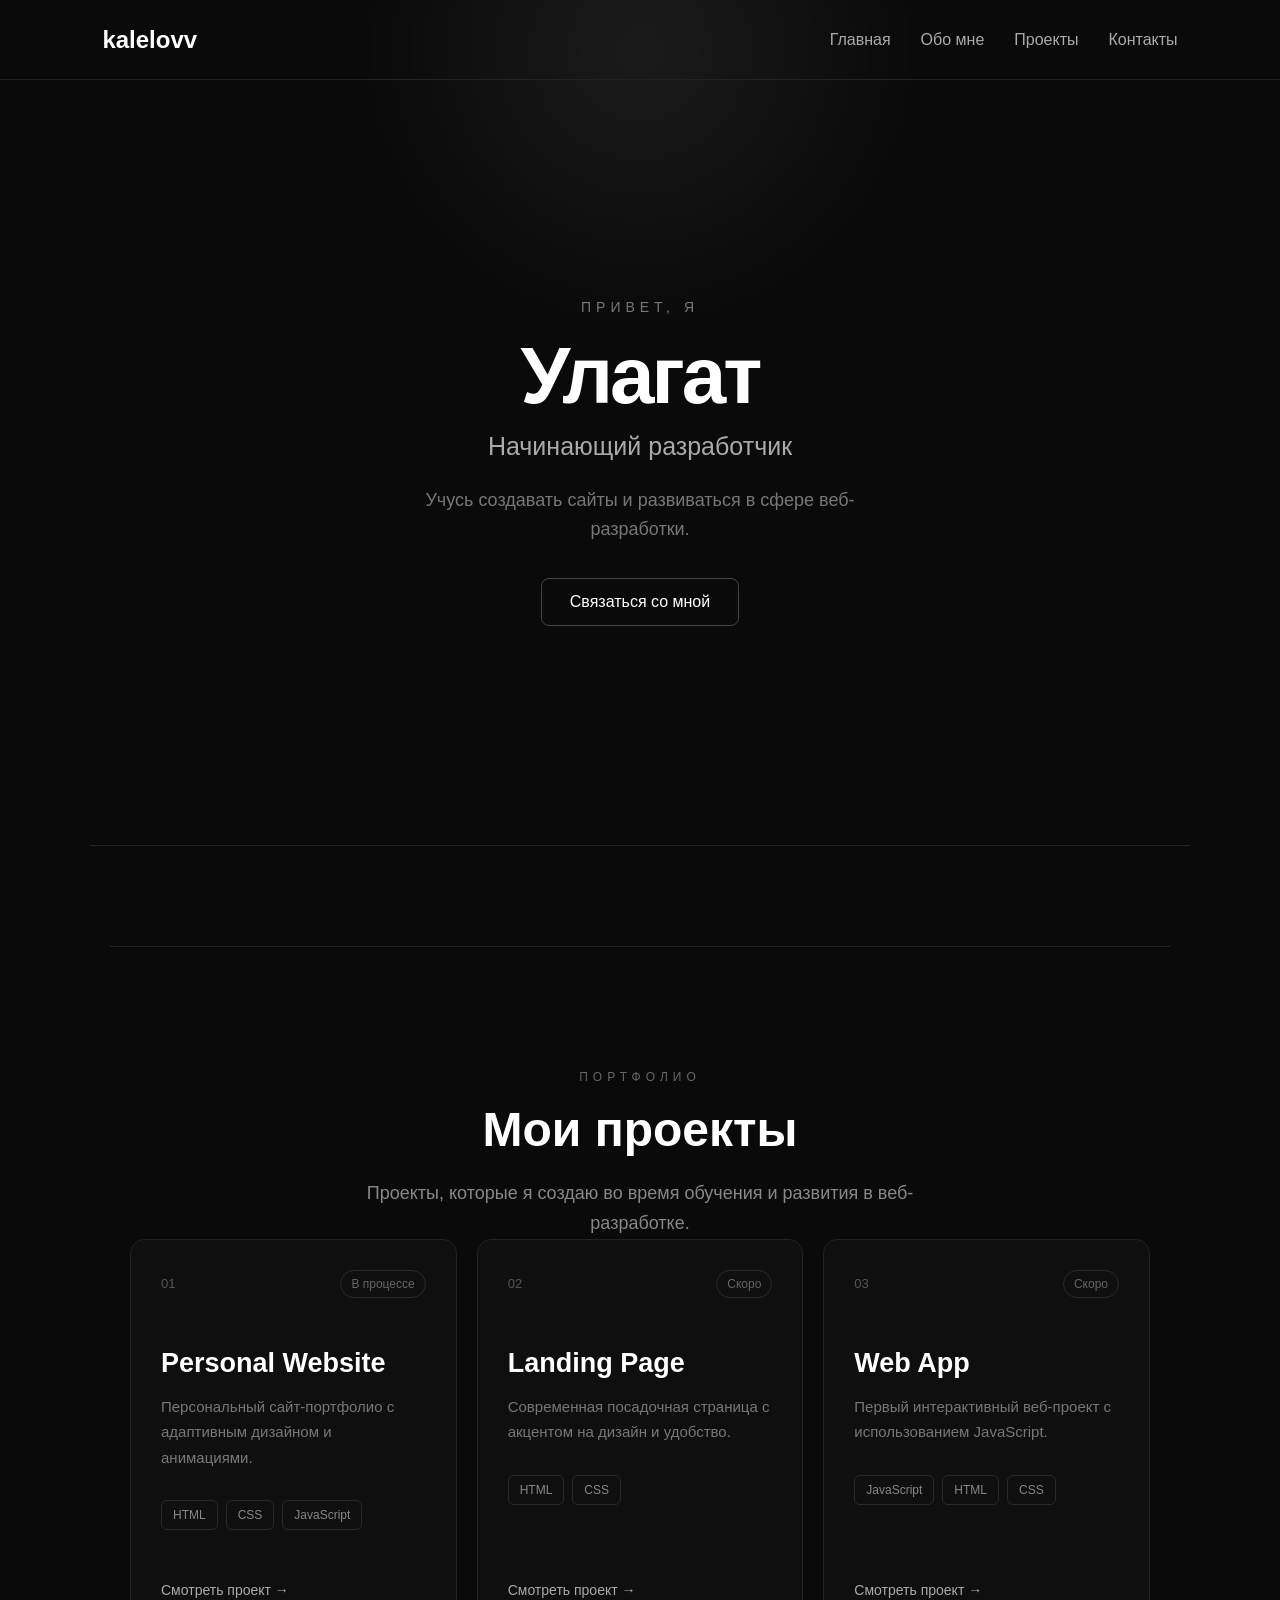
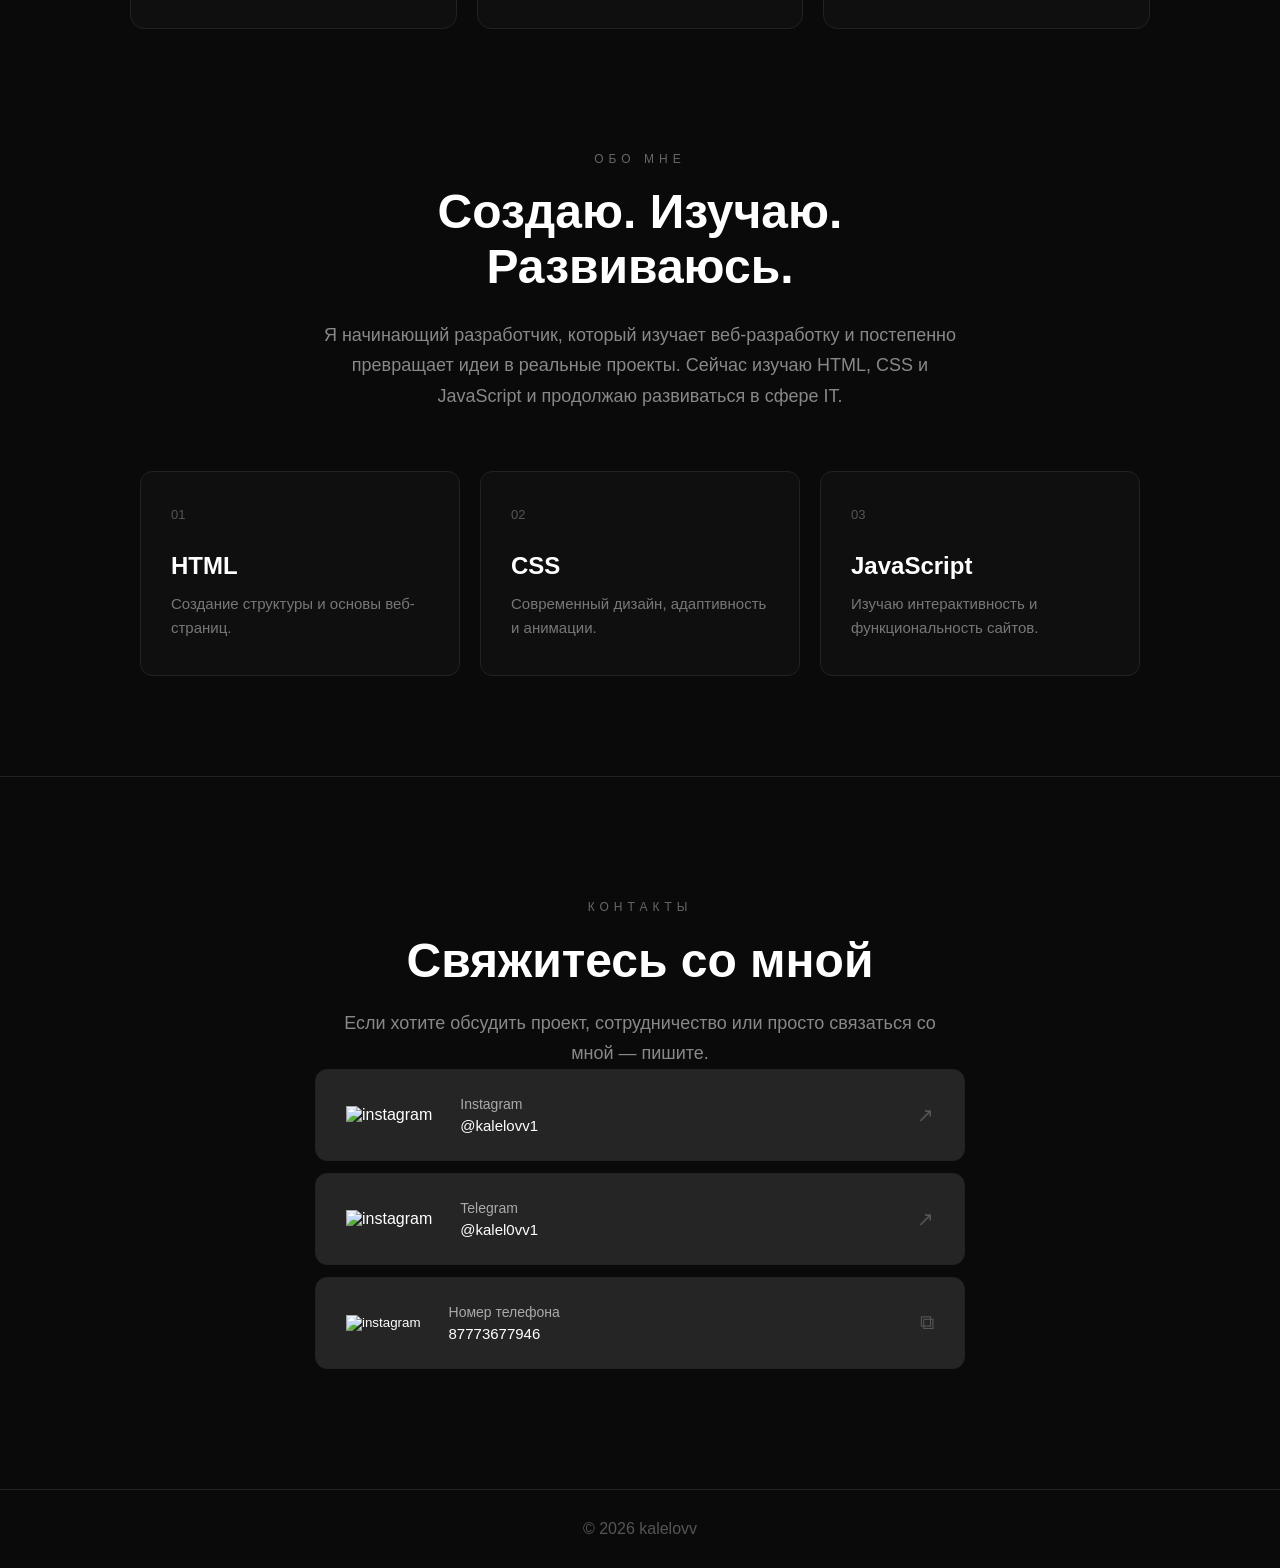
==== index.html @ 7bea4d40 "Add files via upload" ====
<!DOCTYPE html>
<html lang="ru">

<head>
    <meta charset="UTF-8">
    <meta name="viewport" content="width=device-width, initial-scale=1.0">

    <title>kalelovv — начинающий разработчик</title>

    <link rel="stylesheet" href="style.css">
</head>

<body>


   <header>

    <div class="logo">
        kalelovv
    </div>

    <button class="menu-toggle" aria-label="Открыть меню">
        ☰
    </button>

    <nav id="mobile-menu">
        <a href="#home">Главная</a>
        <a href="#about">Обо мне</a>
        <a href="#projects">Проекты</a>
        <a href="#contact">Контакты</a>
    </nav>

</header>

    <main>

        <section id="home" class="hero">

            <p class="small-text">
                ПРИВЕТ, Я
            </p>

            <h1>
                Улагат
            </h1>

            <h2>
                Начинающий разработчик
            </h2>

            <p class="description">
                Учусь создавать сайты и развиваться
                в сфере веб-разработки.
            </p>

            <a href="#contact" class="button">
                Связаться со мной
            </a>

        </section>


        <section id="about" class="about">
            <section id="projects" class="projects">

    <p class="section-label">ПОРТФОЛИО</p>

    <h2>Мои проекты</h2>

    <p class="projects-description">
        Проекты, которые я создаю во время обучения
        и развития в веб-разработке.
    </p>


    <div class="projects-grid">

        <article class="project-card">

            <div class="project-top">
                <span class="project-number">01</span>
                <span class="project-status">В процессе</span>
            </div>

            <div class="project-content">

                <h3>Personal Website</h3>

                <p>
                    Персональный сайт-портфолио
                    с адаптивным дизайном и анимациями.
                </p>

                <div class="project-tags">
                    <span>HTML</span>
                    <span>CSS</span>
                    <span>JavaScript</span>
                </div>

            </div>

            <a href="project.html" class="project-link">
                Смотреть проект →
            </a>

        </article>


        <article class="project-card">

            <div class="project-top">
                <span class="project-number">02</span>
                <span class="project-status">Скоро</span>
            </div>

            <div class="project-content">

                <h3>Landing Page</h3>

                <p>
                    Современная посадочная страница
                    с акцентом на дизайн и удобство.
                </p>

                <div class="project-tags">
                    <span>HTML</span>
                    <span>CSS</span>
                </div>

            </div>

            <a href="#" class="project-link">
                Смотреть проект →
            </a>

        </article>


        <article class="project-card">

            <div class="project-top">
                <span class="project-number">03</span>
                <span class="project-status">Скоро</span>
            </div>

            <div class="project-content">

                <h3>Web App</h3>

                <p>
                    Первый интерактивный веб-проект
                    с использованием JavaScript.
                </p>

                <div class="project-tags">
                    <span>JavaScript</span>
                    <span>HTML</span>
                    <span>CSS</span>
                </div>

            </div>

            <a href="#" class="project-link">
                Смотреть проект →
            </a>

        </article>

    </div>

</section>

    <p class="section-label">ОБО МНЕ</p>

    <h2>Создаю. Изучаю. Развиваюсь.</h2>

    <p class="about-description">
        Я начинающий разработчик, который изучает веб-разработку
        и постепенно превращает идеи в реальные проекты.
        Сейчас изучаю HTML, CSS и JavaScript и продолжаю
        развиваться в сфере IT.
    </p>


    <div class="skills">

        <div class="skill-card">
            <span class="skill-number">01</span>

            <h3>HTML</h3>

            <p>
                Создание структуры и основы веб-страниц.
            </p>
        </div>


        <div class="skill-card">
            <span class="skill-number">02</span>

            <h3>CSS</h3>

            <p>
                Современный дизайн, адаптивность и анимации.
            </p>
        </div>


        <div class="skill-card">
            <span class="skill-number">03</span>

            <h3>JavaScript</h3>

            <p>
                Изучаю интерактивность и функциональность сайтов.
            </p>
        </div>

    </div>

</section>


        <section id="contact" class="contact">

    <p class="section-label">КОНТАКТЫ</p>

    <h2>Свяжитесь со мной</h2>

    <p class="contact-description">
        Если хотите обсудить проект, сотрудничество
        или просто связаться со мной — пишите.
    </p>


    <div class="contact-links">

        <a href="https://www.instagram.com/kalelovv1?stkn=eDA0c3BkZnY0d2F1"
           target="_blank"
           class="contact-card">
        
            <span class="contact-icon"><img src="images/Instagram.png" loading="lazy" alt="instagram " title="instagram " width="52" height="52"></span>

             <div>
                <span class="contact-name">Instagram</span>
                <span class="contact-value">@kalelovv1</span>
            </div>

             <span class="contact-arrow">↗</span>

        </a>

        <a href="https://t.me/"
           target="_blank"
           class="contact-card">

            <span class="contact-icon"><img src="images/Telegramm.png" 
                loading="lazy" 
                alt="instagram" 
                title="instagram" 
                width="64" height="64
            ">
            </span>

            <div>
                <span class="contact-name">Telegram</span>
                <span class="contact-value">@kalel0vv1</span>
            </div>

            <span class="contact-arrow">↗</span>

        </a>
    
        <button class="contact-card copy-button" id="copyContact">

            <span class="contact-icon">
                <img src="images/Telephone.png" 
                loading="lazy" 
                alt="instagram " 
                title="instagram " 
                width="52" height="52">
            </span>

            <div>
                <span class="contact-name">Номер телефона</span>
                <span class="contact-value" id="contactText">
                   87773677946

                </span>
            </div>

            <span class="contact-arrow">⧉</span>

        </button>


    </div>

</section>

    </main>

    <footer>
        © 2026 kalelovv
    </footer>

    <script>
    const menuButton = document.querySelector(".menu-toggle");
    const menu = document.querySelector("#mobile-menu");
    const menuLinks = document.querySelectorAll("#mobile-menu a");

    menuButton.addEventListener("click", () => {
        menu.classList.toggle("active");

        if (menu.classList.contains("active")) {
            menuButton.textContent = "✕";
        } else {
            menuButton.textContent = "☰";
        }
    });

    menuLinks.forEach(link => {
        link.addEventListener("click", () => {
            menu.classList.remove("active");
            menuButton.textContent = "☰";
        });
    });
</script>

<script src="script.js"></script>

<script>
    const copyButton = document.querySelector("#copyContact");

    if (copyButton) {
        copyButton.addEventListener("click", async () => {

            const contact = document.querySelector("#contactText").textContent.trim();

            await navigator.clipboard.writeText(contact);

            copyButton.classList.add("copied");

            const value = copyButton.querySelector(".contact-value");
            value.textContent = "Скопировано ✓";

            setTimeout(() => {
                value.textContent = contact;
                copyButton.classList.remove("copied");
            }, 1500);
        });
    }
</script>

</body>
</html>
---- style.css ----
* {
    margin: 0;
    padding: 0;
    box-sizing: border-box;
}

html {
    scroll-behavior: smooth;
}

body {
    font-family: Arial, sans-serif;
    background: #0a0a0a;
    color: #ffffff;
}

header {
    height: 80px;
    padding: 0 8%;
    display: flex;
    justify-content: space-between;
    align-items: center;
    border-bottom: 1px solid #222;
}

.logo {
    font-size: 24px;
    font-weight: bold;
}

nav {
    display: flex;
    gap: 30px;
}

nav a {
    color: #aaa;
    text-decoration: none;
    transition: 0.3s;
}

nav a:hover {
    color: #fff;
}

.hero {
    min-height: 85vh;
    display: flex;
    flex-direction: column;
    justify-content: center;
    align-items: center;
    text-align: center;
    padding: 40px 20px;
}

.small-text {
    color: #777;
    letter-spacing: 5px;
    font-size: 14px;
    margin-bottom: 15px;
}

.hero h1 {
    font-size: 80px;
    letter-spacing: -3px;
    margin-bottom: 10px;
}

.hero h2 {
    font-size: 25px;
    font-weight: normal;
    color: #aaa;
    margin-bottom: 25px;
}

.description {
    max-width: 500px;
    color: #777;
    font-size: 18px;
    line-height: 1.6;
    margin-bottom: 35px;
}

.button {
    padding: 14px 28px;
    border: 1px solid #444;
    border-radius: 8px;
    color: white;
    text-decoration: none;
    transition: 0.3s;
}

.button:hover {
    background: white;
    color: black;
}

.about,
.contact {
    min-height: 50vh;
    padding: 100px 20px;
    text-align: center;
    border-top: 1px solid #222;
}

.about h2,
.contact h2 {
    font-size: 40px;
    margin-bottom: 25px;
}

.about p,
.contact p {
    max-width: 600px;
    margin: auto;
    color: #888;
    font-size: 18px;
    line-height: 1.7;
}

.instagram {
    display: inline-block;
    margin-top: 30px;
    padding: 14px 30px;
    border: 1px solid #444;
    border-radius: 8px;
    color: white;
    text-decoration: none;
    transition: 0.3s;
}

.instagram:hover {
    background: white;
    color: black;
}

footer {
    padding: 30px;
    text-align: center;
    color: #555;
    border-top: 1px solid #222;
}
/* 📱 Адаптация для телефонов */

@media (max-width: 600px) {

    header {
        height: auto;
        min-height: 70px;
        padding: 20px;
        flex-direction: column;
        gap: 15px;
    }

    .logo {
        font-size: 22px;
    }

    nav {
        gap: 18px;
        flex-wrap: wrap;
        justify-content: center;
    }

    nav a {
        font-size: 14px;
    }

    .hero {
        min-height: calc(100vh - 70px);
        padding: 50px 20px;
    }

    .small-text {
        font-size: 12px;
        letter-spacing: 4px;
    }

    .hero h1 {
        font-size: 52px;
        letter-spacing: -2px;
        word-break: break-word;
    }

    .hero h2 {
        font-size: 21px;
        line-height: 1.4;
    }

    .description {
        font-size: 16px;
        max-width: 330px;
        line-height: 1.6;
    }

    .button,
    .instagram {
        padding: 13px 24px;
        font-size: 15px;
    }

    .about,
    .contact {
        min-height: auto;
        padding: 80px 20px;
    }

    .about h2,
    .contact h2 {
        font-size: 32px;
    }

    .about p,
    .contact p {
        font-size: 16px;
        line-height: 1.7;
    }

    footer {
        padding: 25px 15px;
        font-size: 14px;
    }
}
/* =========================
   BURGER MENU
========================= */

.menu-toggle {
    display: none;
    background: none;
    border: none;
    color: white;
    font-size: 30px;
    cursor: pointer;
    line-height: 1;
    transition: 0.3s;
}

.menu-toggle:hover {
    transform: scale(1.1);
}


/* =========================
   MOBILE
========================= */

@media (max-width: 600px) {

    header {
        position: relative;
        height: 70px;
        padding: 0 20px;
        flex-direction: row;
        justify-content: space-between;
    }

    .menu-toggle {
        display: block;
        z-index: 1001;
    }

    nav {
        position: absolute;
        top: 70px;
        left: 0;
        width: 100%;

        display: flex;
        flex-direction: column;
        align-items: center;
        gap: 0;

        background: rgba(10, 10, 10, 0.98);
        border-bottom: 1px solid #222;

        max-height: 0;
        overflow: hidden;

        opacity: 0;
        transform: translateY(-10px);

        transition:
            max-height 0.4s ease,
            opacity 0.3s ease,
            transform 0.3s ease;
    }

    nav.active {
        max-height: 250px;
        opacity: 1;
        transform: translateY(0);
    }

    nav a {
        width: 100%;
        padding: 18px;
        text-align: center;

        color: #aaa;
        border-top: 1px solid #1c1c1c;

        transition: 0.3s;
    }

    nav a:hover {
        background: #151515;
        color: white;
    }

}
/* =========================
   LIGHT BACKGROUND GLOW
========================= */

body {
    position: relative;
    overflow-x: hidden;
}

/* Мягкое свечение */
body::before {
    content: "";
    position: fixed;
    top: -250px;
    left: 50%;
    transform: translateX(-50%);

    width: 600px;
    height: 600px;

    background: radial-gradient(
        circle,
        rgba(255, 255, 255, 0.08) 0%,
        rgba(255, 255, 255, 0.03) 35%,
        transparent 70%
    );

    filter: blur(30px);
    pointer-events: none;
    z-index: -1;

    animation: glowMove 8s ease-in-out infinite alternate;
}

/* Медленное движение свечения */
@keyframes glowMove {
    from {
        transform: translateX(-50%) translateY(0);
    }

    to {
        transform: translateX(-50%) translateY(80px);
    }
}
@media (max-width: 600px) {

    body::before {
        width: 350px;
        height: 350px;
        top: -120px;
        filter: blur(25px);
    }

}
/* =========================
   TEXT APPEAR ANIMATION
========================= */

.hero .small-text {
    opacity: 0;
    animation: fadeUp 0.8s ease forwards;
    animation-delay: 0.2s;
}

.hero h1 {
    opacity: 0;
    animation: fadeUp 0.8s ease forwards;
    animation-delay: 0.4s;
}

.hero h2 {
    opacity: 0;
    animation: fadeUp 0.8s ease forwards;
    animation-delay: 0.6s;
}

.hero .description {
    opacity: 0;
    animation: fadeUp 0.8s ease forwards;
    animation-delay: 0.8s;
}

.hero .button {
    opacity: 0;
    animation: fadeUp 0.8s ease forwards;
    animation-delay: 1s;
}

@keyframes fadeUp {
    from {
        opacity: 0;
        transform: translateY(25px);
    }

    to {
        opacity: 1;
        transform: translateY(0);
    }
}
/* =========================
   HOVER EFFECTS
========================= */

/* Ссылки меню */

nav a {
    position: relative;
    transition: color 0.3s ease, transform 0.3s ease;
}

nav a:hover {
    color: #fff;
    transform: translateY(-2px);
}

/* Линия под ссылкой */

nav a::after {
    content: "";

    position: absolute;
    left: 50%;
    bottom: -5px;

    width: 0;
    height: 1px;

    background: #fff;

    transform: translateX(-50%);
    transition: width 0.3s ease;
}

nav a:hover::after {
    width: 100%;
}


/* Главная кнопка */

.button {
    position: relative;
    transition:
        transform 0.3s ease,
        background 0.3s ease,
        color 0.3s ease,
        box-shadow 0.3s ease;
}

.button:hover {
    transform: translateY(-4px);
    background: #fff;
    color: #000;

    box-shadow:
        0 8px 25px rgba(255, 255, 255, 0.12);
}

.button:active {
    transform: translateY(-1px);
}


/* Instagram */

.instagram {
    transition:
        transform 0.3s ease,
        background 0.3s ease,
        color 0.3s ease,
        box-shadow 0.3s ease;
}

.instagram:hover {
    transform: translateY(-4px);
    background: #fff;
    color: #000;

    box-shadow:
        0 8px 25px rgba(255, 255, 255, 0.12);
}

.instagram:active {
    transform: translateY(-1px);
}


/* На телефоне убираем лишнее движение */

@media (max-width: 600px) {

    nav a:hover {
        transform: none;
    }

    .button:hover,
    .instagram:hover {
        transform: translateY(-2px);
    }

}
/* =========================
   ABOUT SECTION
========================= */

.about {
    position: relative;
    max-width: 1100px;
    margin: 0 auto;
}

.section-label {
    color: #666 !important;
    font-size: 12px !important;
    letter-spacing: 5px;
    margin-bottom: 15px !important;
}

.about h2 {
    font-size: 48px;
    max-width: 700px;
    margin: 0 auto 25px;
    line-height: 1.15;
}

.about-description {
    max-width: 650px !important;
    margin: 0 auto 60px !important;
    color: #888;
    font-size: 17px;
    line-height: 1.8;
}


/* Карточки */

.skills {
    display: grid;
    grid-template-columns: repeat(3, 1fr);
    gap: 20px;
    max-width: 1000px;
    margin: 0 auto;
}

.skill-card {
    position: relative;
    padding: 35px 30px;
    text-align: left;

    background: #0f0f0f;
    border: 1px solid #222;
    border-radius: 12px;

    transition:
        transform 0.3s ease,
        border-color 0.3s ease,
        background 0.3s ease,
        box-shadow 0.3s ease;
}

.skill-card:hover {
    transform: translateY(-8px);

    background: #141414;
    border-color: #444;

    box-shadow:
        0 15px 40px rgba(0, 0, 0, 0.4);
}

.skill-number {
    display: block;
    color: #555;
    font-size: 13px;
    margin-bottom: 30px;
}

.skill-card h3 {
    font-size: 24px;
    margin-bottom: 12px;
}

.skill-card p {
    color: #777;
    font-size: 15px;
    line-height: 1.6;
}


/* =========================
   MOBILE
========================= */

@media (max-width: 700px) {

    .about {
        padding: 80px 20px;
    }

    .about h2 {
        font-size: 34px;
    }

    .about-description {
        font-size: 16px;
        margin-bottom: 40px !important;
    }

    .skills {
        grid-template-columns: 1fr;
        gap: 15px;
    }

    .skill-card {
        padding: 28px 24px;
    }

    .skill-card:hover {
        transform: translateY(-3px);
    }

}
/* =========================
   PROJECTS
========================= */

.projects {
    min-height: auto;
    padding: 120px 20px;
    text-align: center;
    border-top: 1px solid #222;
}

.projects h2 {
    font-size: 48px;
    margin-bottom: 20px;
}

.projects-description {
    max-width: 600px;
    margin: 0 auto 60px;
    color: #777;
    font-size: 17px;
    line-height: 1.7;
}


/* Сетка проектов */

.projects-grid {
    max-width: 1100px;
    margin: 0 auto;

    display: grid;
    grid-template-columns: repeat(3, 1fr);
    gap: 20px;

    text-align: left;
}


/* Карточка */

.project-card {
    position: relative;

    min-height: 390px;
    padding: 30px;

    display: flex;
    flex-direction: column;

    background: #0f0f0f;
    border: 1px solid #222;
    border-radius: 14px;

    overflow: hidden;

    transition:
        transform 0.4s ease,
        border-color 0.4s ease,
        box-shadow 0.4s ease,
        background 0.4s ease;
}


/* Светящийся эффект */

.project-card::before {
    content: "";

    position: absolute;

    width: 200px;
    height: 200px;

    top: -100px;
    right: -100px;

    background: radial-gradient(
        circle,
        rgba(255, 255, 255, 0.08),
        transparent 70%
    );

    opacity: 0;

    transition: opacity 0.4s ease;
}


.project-card:hover {
    transform: translateY(-10px);

    background: #131313;

    border-color: #444;

    box-shadow:
        0 20px 50px rgba(0, 0, 0, 0.45);
}


.project-card:hover::before {
    opacity: 1;
}


/* Верх карточки */

.project-top {
    display: flex;
    justify-content: space-between;
    align-items: center;

    margin-bottom: 50px;
}

.project-number {
    color: #555;
    font-size: 13px;
}

.project-status {
    color: #666;
    font-size: 12px;

    padding: 6px 10px;

    border: 1px solid #292929;
    border-radius: 20px;
}


/* Контент */

.project-content {
    flex: 1;
}

.project-content h3 {
    font-size: 27px;
    margin-bottom: 15px;
}

.project-content p {
    color: #777;
    font-size: 15px;
    line-height: 1.7;
    margin-bottom: 30px;
}


/* Технологии */

.project-tags {
    display: flex;
    flex-wrap: wrap;
    gap: 8px;
}

.project-tags span {
    padding: 7px 11px;

    color: #888;

    font-size: 12px;

    border: 1px solid #292929;
    border-radius: 6px;

    transition: 0.3s;
}

.project-card:hover .project-tags span {
    color: #aaa;
    border-color: #444;
}


/* Ссылка */

.project-link {
    display: inline-block;

    margin-top: 30px;

    color: #aaa;
    text-decoration: none;

    font-size: 14px;

    transition:
        color 0.3s ease,
        transform 0.3s ease;
}

.project-link:hover {
    color: white;
    transform: translateX(5px);
}


/* =========================
   MOBILE
========================= */

@media (max-width: 800px) {

    .projects {
        padding: 90px 20px;
    }

    .projects h2 {
        font-size: 36px;
    }

    .projects-description {
        font-size: 16px;
        margin-bottom: 40px;
    }

    .projects-grid {
        grid-template-columns: 1fr;
        gap: 16px;
    }

    .project-card {
        min-height: 350px;
    }

    .project-card:hover {
        transform: translateY(-4px);
    }

}
/* =========================
   PROJECT PAGE
========================= */

.back-link {
    color: #aaa;
    text-decoration: none;
    transition: 0.3s;
}

.back-link:hover {
    color: white;
    transform: translateX(-4px);
}

.project-page {
    max-width: 900px;
    min-height: calc(100vh - 140px);
    margin: 0 auto;
    padding: 120px 20px;
}

.project-page h1 {
    font-size: 70px;
    line-height: 1.1;
    margin-bottom: 25px;
}

.project-intro {
    max-width: 650px;
    color: #888;
    font-size: 20px;
    line-height: 1.7;
    margin-bottom: 70px;
}


/* Информация */

.project-info {
    display: grid;
    grid-template-columns: repeat(3, 1fr);
    gap: 20px;

    padding: 30px 0;

    border-top: 1px solid #222;
    border-bottom: 1px solid #222;
}

.project-info div {
    display: flex;
    flex-direction: column;
    gap: 10px;
}

.project-info span {
    color: #555;
    font-size: 12px;
    text-transform: uppercase;
    letter-spacing: 2px;
}

.project-info strong {
    color: #aaa;
    font-size: 15px;
    font-weight: normal;
}


/* Текст */

.project-text {
    max-width: 700px;
    margin-top: 80px;
}

.project-text h2 {
    font-size: 35px;
    margin-bottom: 20px;
}

.project-text p {
    color: #777;
    font-size: 17px;
    line-height: 1.8;
}


/* Телефон */

@media (max-width: 600px) {

    .project-page {
        padding: 80px 20px;
    }

    .project-page h1 {
        font-size: 45px;
    }

    .project-intro {
        font-size: 17px;
        margin-bottom: 50px;
    }

    .project-info {
        grid-template-columns: 1fr;
        gap: 25px;
    }

    .project-text {
        margin-top: 60px;
    }

    .project-text h2 {
        font-size: 30px;
    }

}
/* =========================
   SCROLL ANIMATION
========================= */

.hidden {
    opacity: 0;
    transform: translateY(40px);
    transition:
        opacity 0.8s ease,
        transform 0.8s ease;
}

.hidden.show {
    opacity: 1;
    transform: translateY(0);
}


/* Карточки появляются немного по очереди */

.skill-card:nth-child(2),
.project-card:nth-child(2) {
    transition-delay: 0.1s;
}

.skill-card:nth-child(3),
.project-card:nth-child(3) {
    transition-delay: 0.2s;
}
.contact {
    padding: 120px 20px;
    text-align: center;
    border-top: 1px solid #222;
}

.contact h2 {
    font-size: 48px;
    margin-bottom: 20px;
}

.contact-description {
    max-width: 550px;
    margin: 0 auto 50px;
    color: #777;
    font-size: 17px;
    line-height: 1.7;
}

.contact-links {
    max-width: 650px;
    margin: 0 auto;

    display: flex;
    flex-direction: column;
    gap: 12px;
}

.contact-card {
    width: 100%;
    padding: 26px 30px;

    display: flex;
    align-items: center;
    gap: 28px;

    background: #252525;
    border: 1px solid #222;
    border-radius: 12px;

    color: white;
    text-decoration: none;
    text-align: left;

    transition:
        transform 0.3s ease,
        background 0.3s ease,
        border-color 0.3s ease,
        box-shadow 0.3s ease;
}

.contact-card:hover {
    transform: translateY(-4px);
    background: #151515;
    border-color: #444;

    box-shadow:
        0 12px 35px rgba(0, 0, 0, 0.35);
}

.contact-card div {
    flex: 1;

    display: flex;
    flex-direction: column;
    gap: 5px;
}

.contact-name {
    color: #aaa;
    font-size: 14px;
}

.contact-value {
    color: white;
    font-size: 15px;
}

.contact-arrow {
    color: #555;
    font-size: 20px;

    transition: 0.3s;
}

.contact-card:hover .contact-arrow {
    color: white;
    transform: translate(3px, -3px);
}

.copy-button {
    font-family: inherit;
    cursor: pointer;
}

.copy-button.copied {
    border-color: #555;
}

@media (max-width: 600px) {

    .contact {
        padding: 90px 20px;
    }

    .contact h2 {
        font-size: 36px;
    }

    .contact-description {
        font-size: 16px;
        margin-bottom: 35px;
    }

    .contact-card {
        padding: 18px;
    }

}
/* =========================
   CUSTOM CURSOR
========================= */

.cursor-dot {
    position: fixed;

    width: 6px;
    height: 6px;

    background: white;
    border-radius: 50%;

    pointer-events: none;
    z-index: 9999;

    transform: translate(-50%, -50%);

    box-shadow:
        0 0 10px rgba(255, 255, 255, 0.8),
        0 0 25px rgba(255, 255, 255, 0.4);
}


.cursor-outline {
    position: fixed;

    width: 38px;
    height: 38px;

    border: 1px solid rgba(255, 255, 255, 0.45);
    border-radius: 50%;

    pointer-events: none;
    z-index: 9998;

    transform: translate(-50%, -50%);

    transition:
        width 0.25s ease,
        height 0.25s ease,
        border-color 0.25s ease,
        background 0.25s ease,
        transform 0.08s ease;

    backdrop-filter: blur(2px);
}
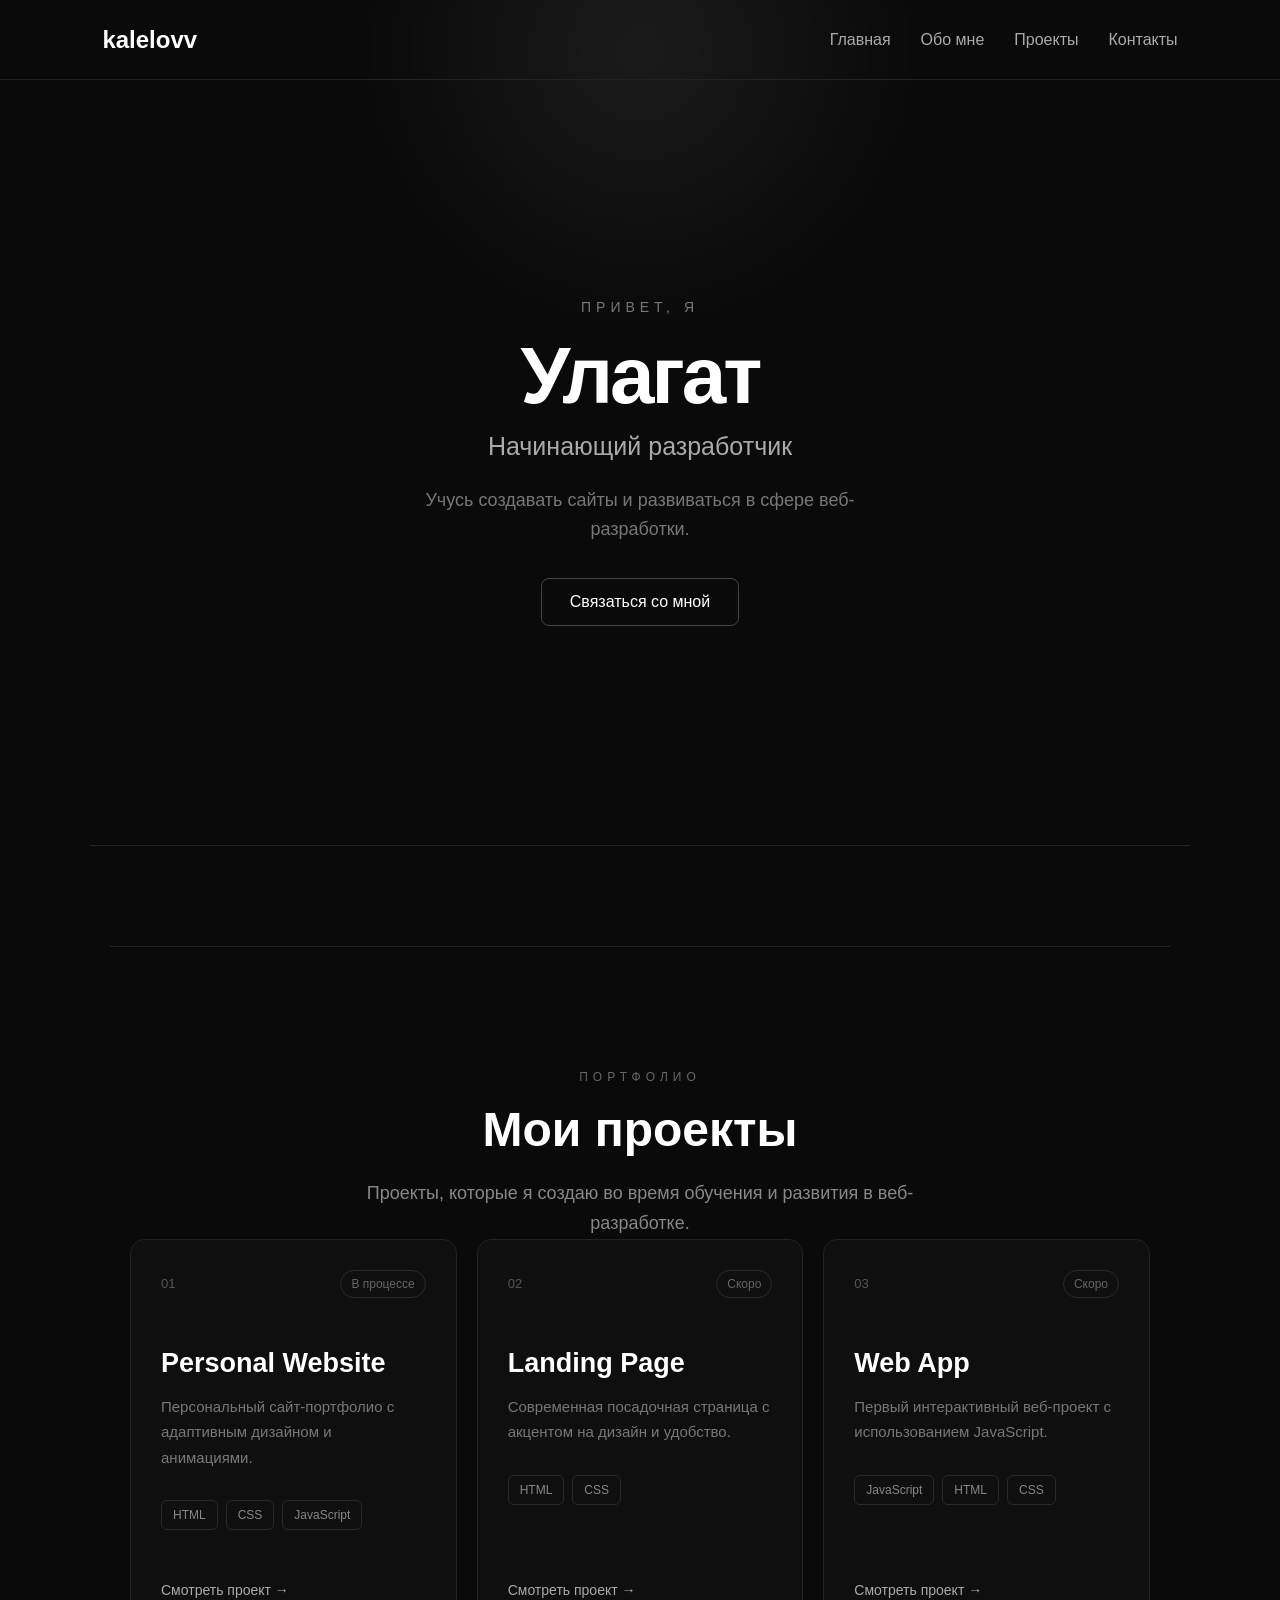
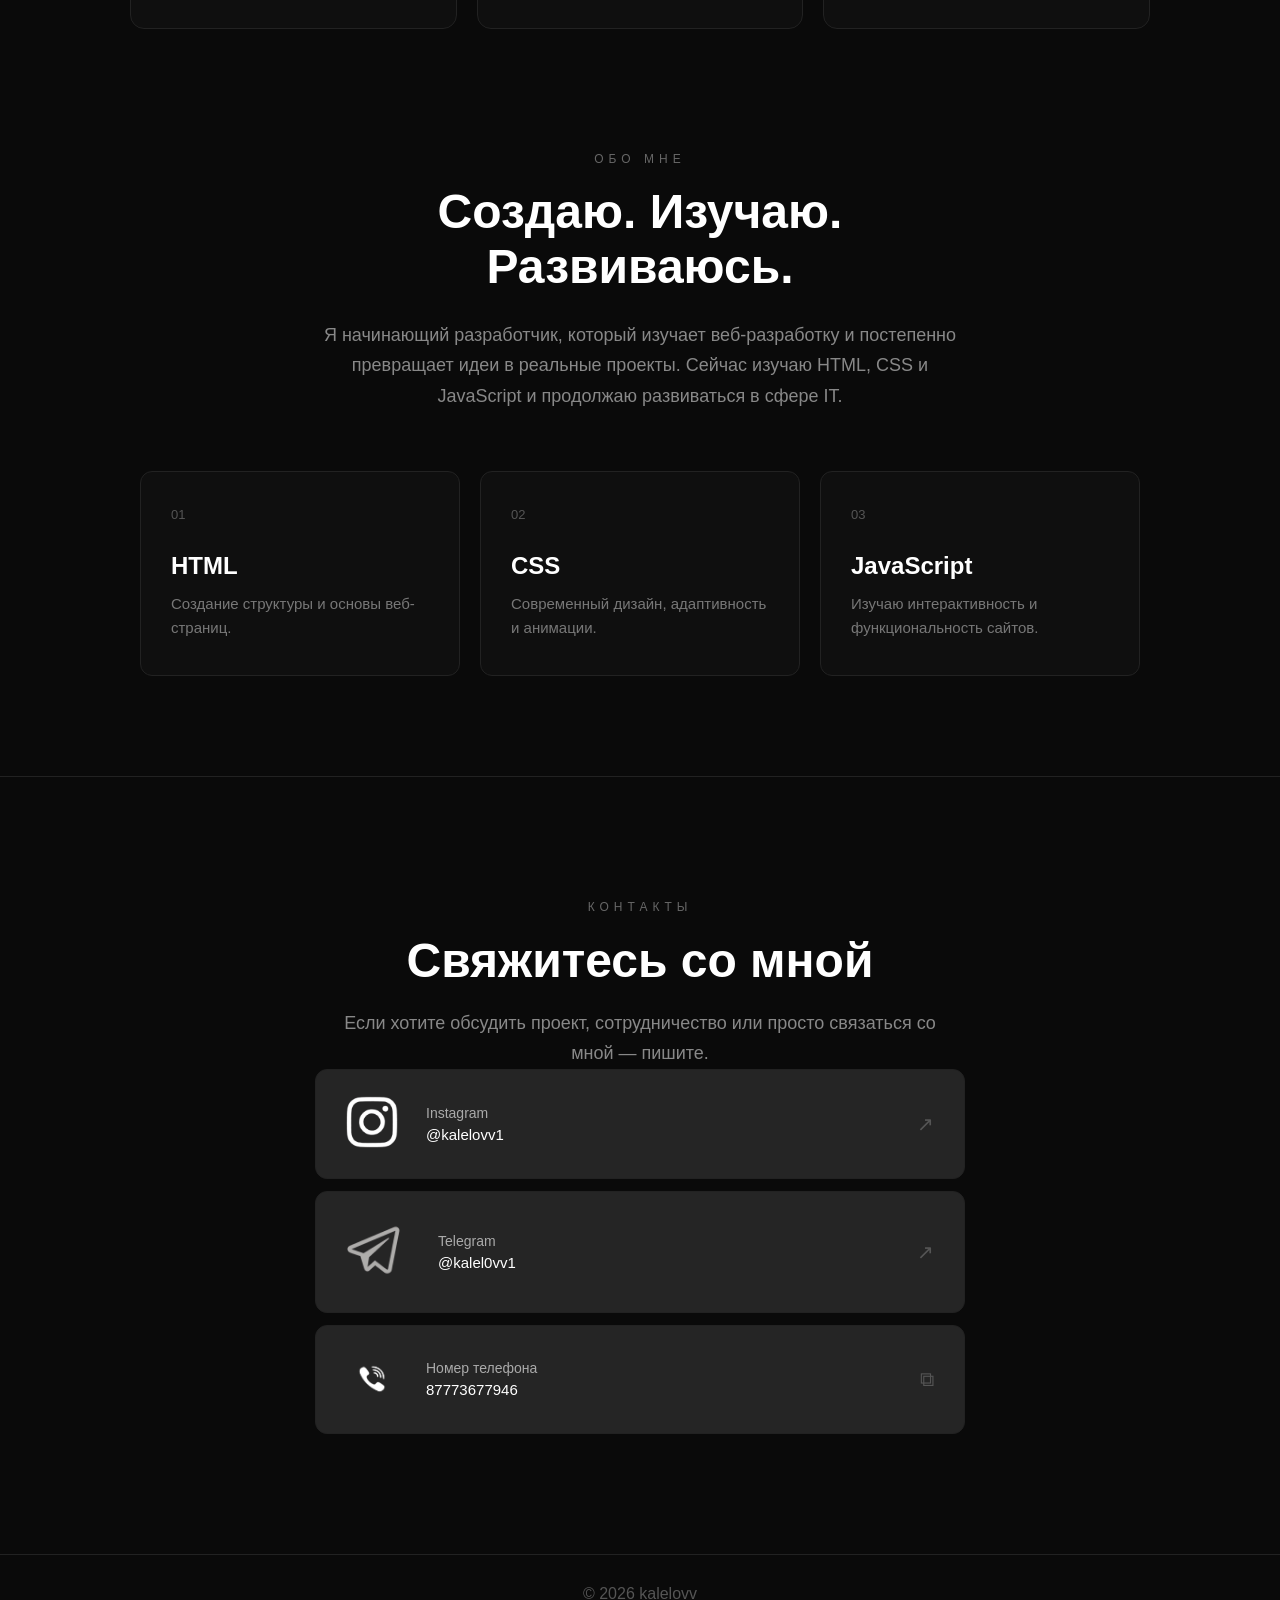
==== commit d04e0c9f: "Add files via upload" ====
--- a/index.html
+++ b/index.html
@@ -239,7 +239,7 @@
            target="_blank"
            class="contact-card">
         
-            <span class="contact-icon"><img src="images/Instagram.png" loading="lazy" alt="instagram " title="instagram " width="52" height="52"></span>
+            <span class="contact-icon"><img src="Instagram.png" loading="lazy" alt="instagram " title="instagram " width="52" height="52"></span>
 
              <div>
                 <span class="contact-name">Instagram</span>
@@ -254,7 +254,7 @@
            target="_blank"
            class="contact-card">
 
-            <span class="contact-icon"><img src="images/Telegramm.png" 
+            <span class="contact-icon"><img src="Telegramm.png" 
                 loading="lazy" 
                 alt="instagram" 
                 title="instagram" 
@@ -274,7 +274,7 @@
         <button class="contact-card copy-button" id="copyContact">
 
             <span class="contact-icon">
-                <img src="images/Telephone.png" 
+                <img src="Telephone.png" 
                 loading="lazy" 
                 alt="instagram " 
                 title="instagram " 
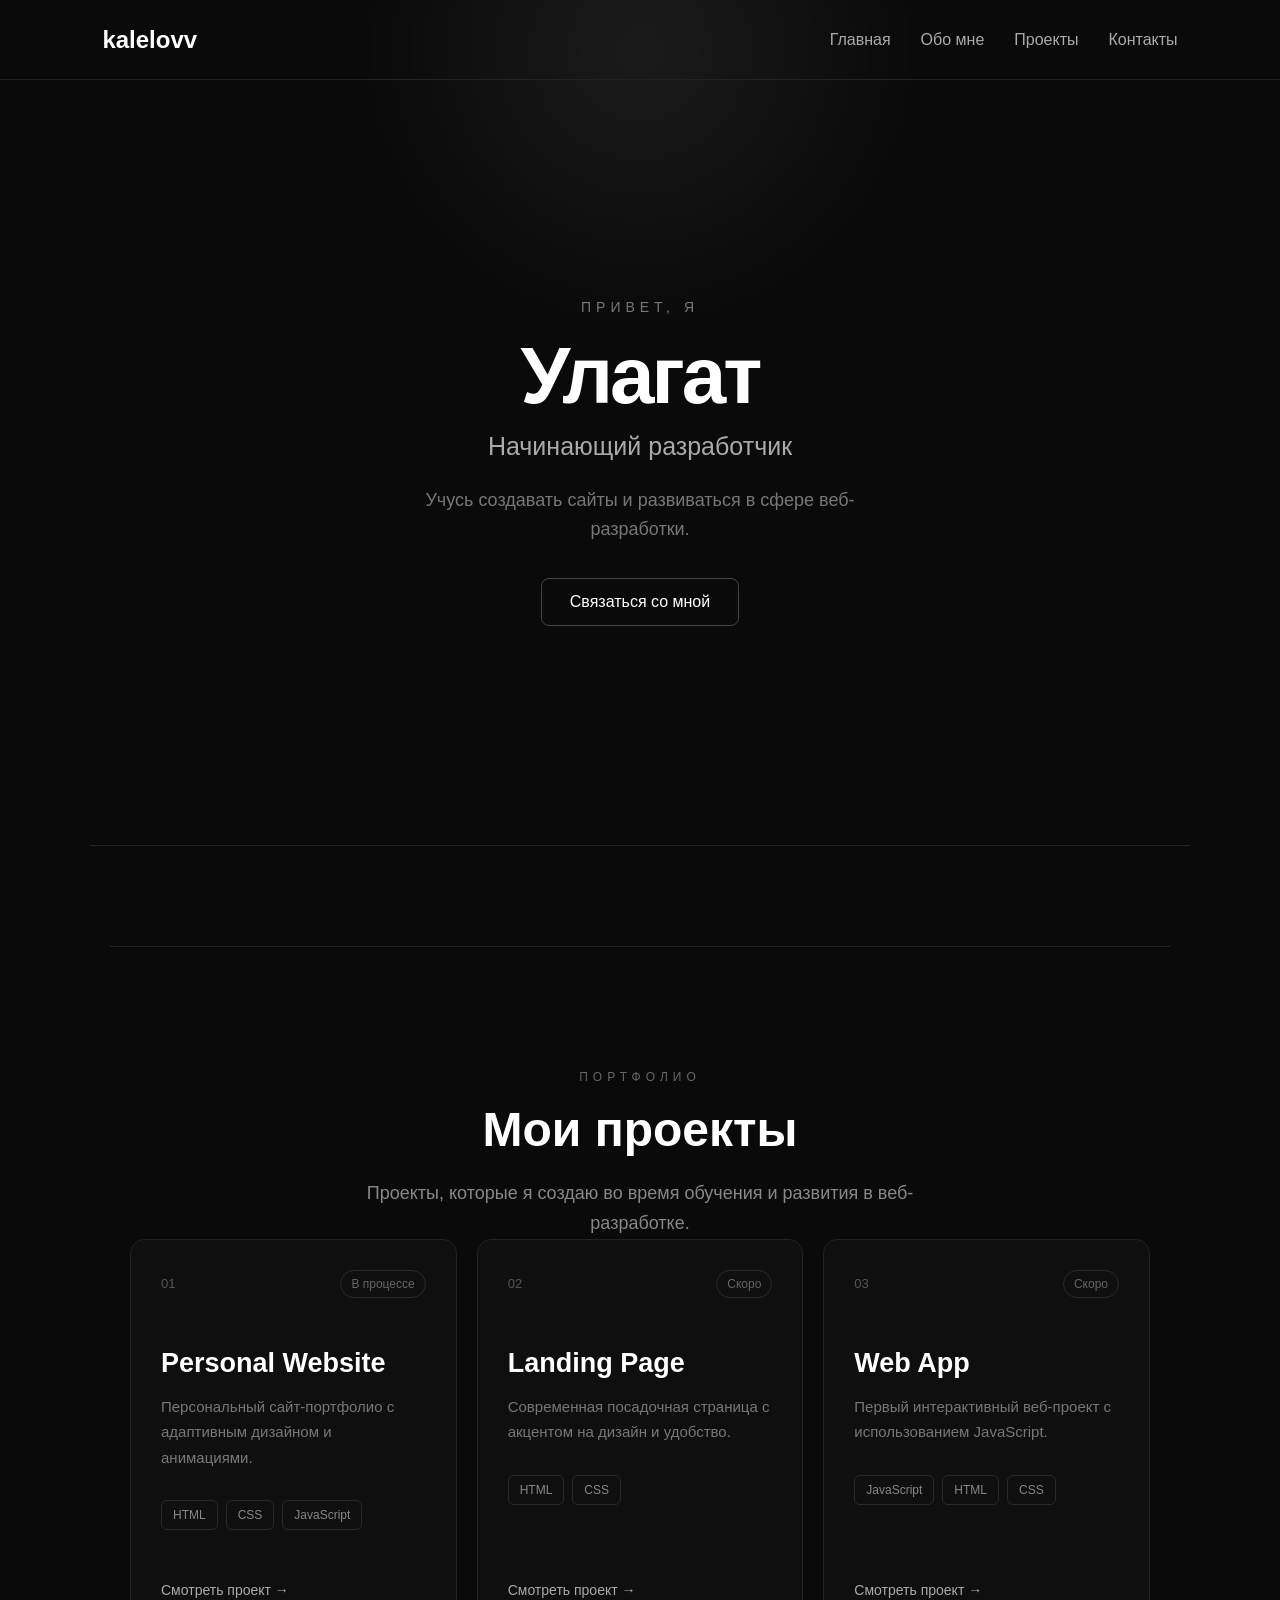
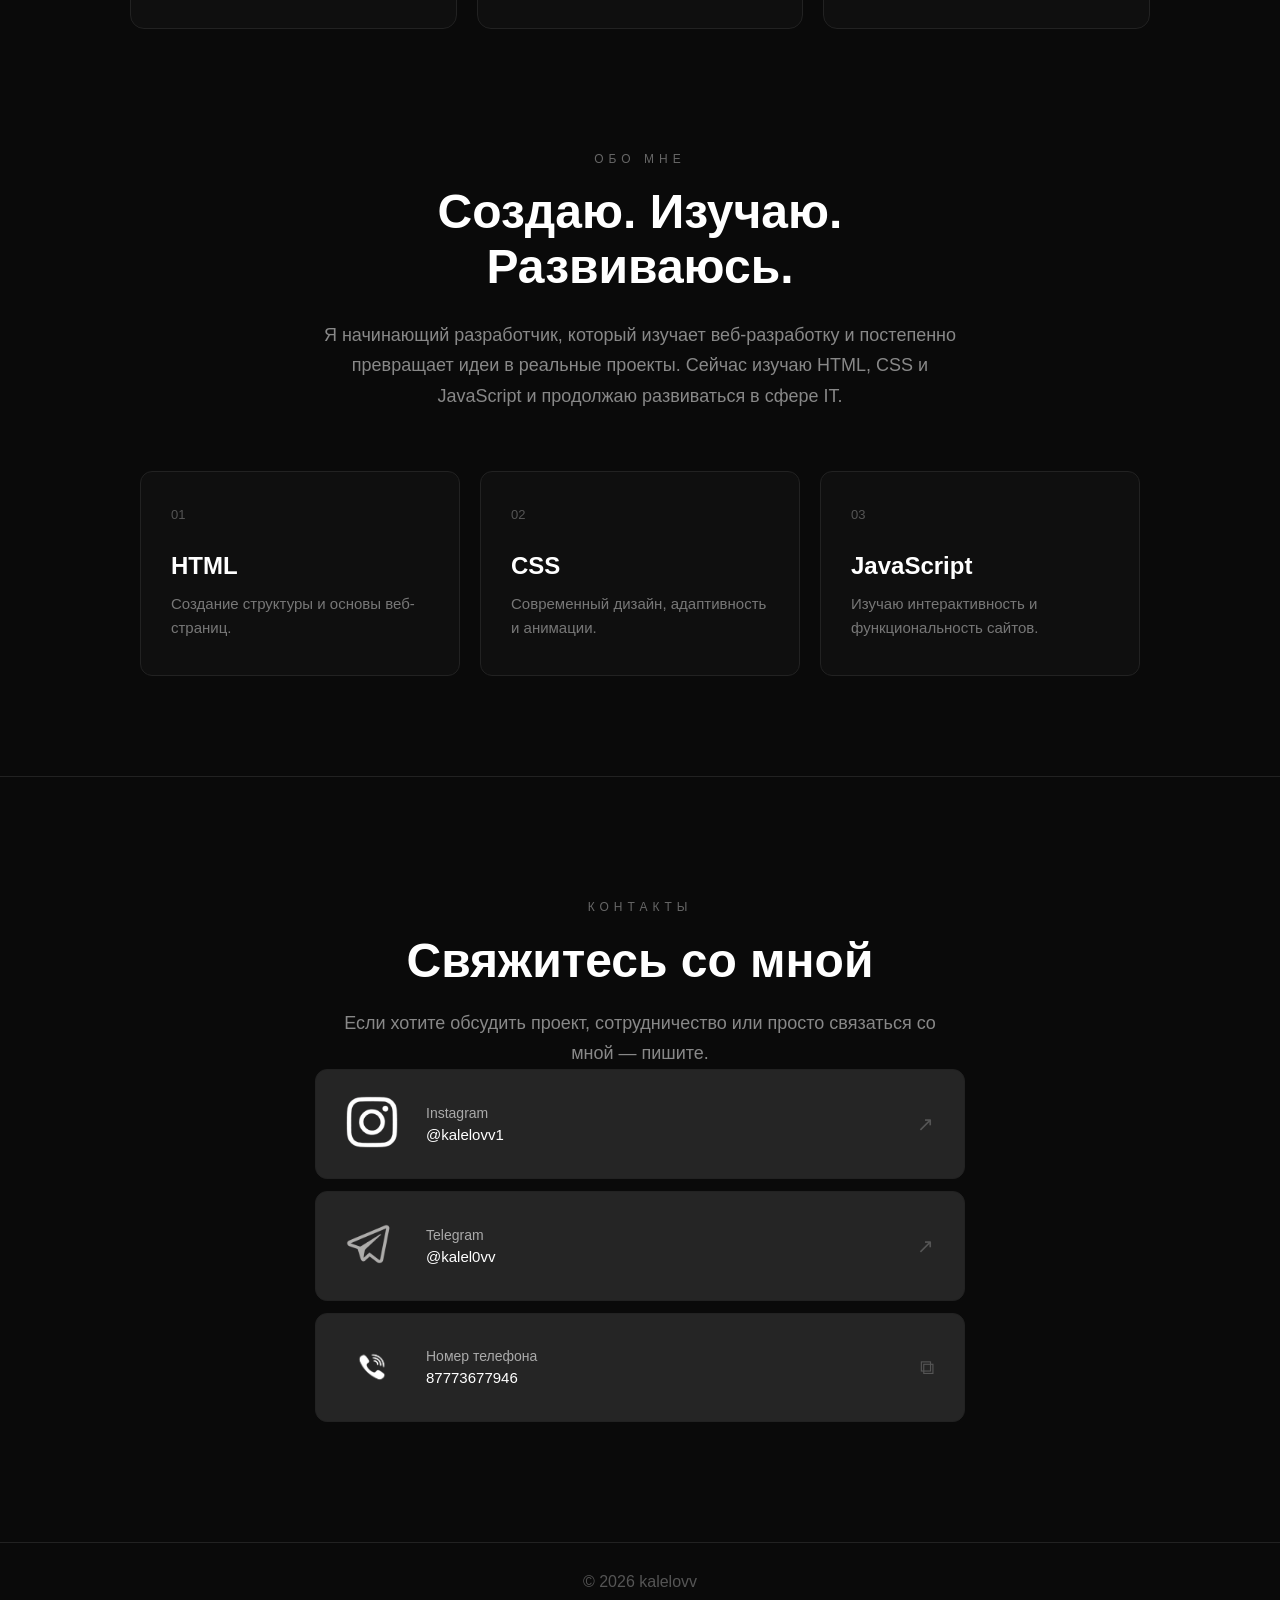
==== commit 7fd0c8e8: "Add files via upload" ====
--- a/index.html
+++ b/index.html
@@ -239,7 +239,7 @@
            target="_blank"
            class="contact-card">
         
-            <span class="contact-icon"><img src="Instagram.png" loading="lazy" alt="instagram " title="instagram " width="52" height="52"></span>
+            <span class="contact-icon"><img src="images/Instagram.png" loading="lazy" alt="instagram " title="instagram " width="52" height="52"></span>
 
              <div>
                 <span class="contact-name">Instagram</span>
@@ -250,21 +250,20 @@
 
         </a>
 
-        <a href="https://t.me/"
+        <a href="https://t.me/kalel0vv"
            target="_blank"
            class="contact-card">
 
-            <span class="contact-icon"><img src="Telegramm.png" 
+            <span class="contact-icon"><img src="images/Telegramm.png" 
                 loading="lazy" 
-                alt="instagram" 
-                title="instagram" 
-                width="64" height="64
-            ">
+                alt="Telegramm" 
+                title="Telegramm" 
+                width="52" height="52">
             </span>
 
             <div>
                 <span class="contact-name">Telegram</span>
-                <span class="contact-value">@kalel0vv1</span>
+                <span class="contact-value">@kalel0vv</span>
             </div>
 
             <span class="contact-arrow">↗</span>
@@ -274,10 +273,10 @@
         <button class="contact-card copy-button" id="copyContact">
 
             <span class="contact-icon">
-                <img src="Telephone.png" 
+                <img src="images/Telephone.png" 
                 loading="lazy" 
-                alt="instagram " 
-                title="instagram " 
+                alt="Telephone" 
+                title="Telephone" 
                 width="52" height="52">
             </span>
 
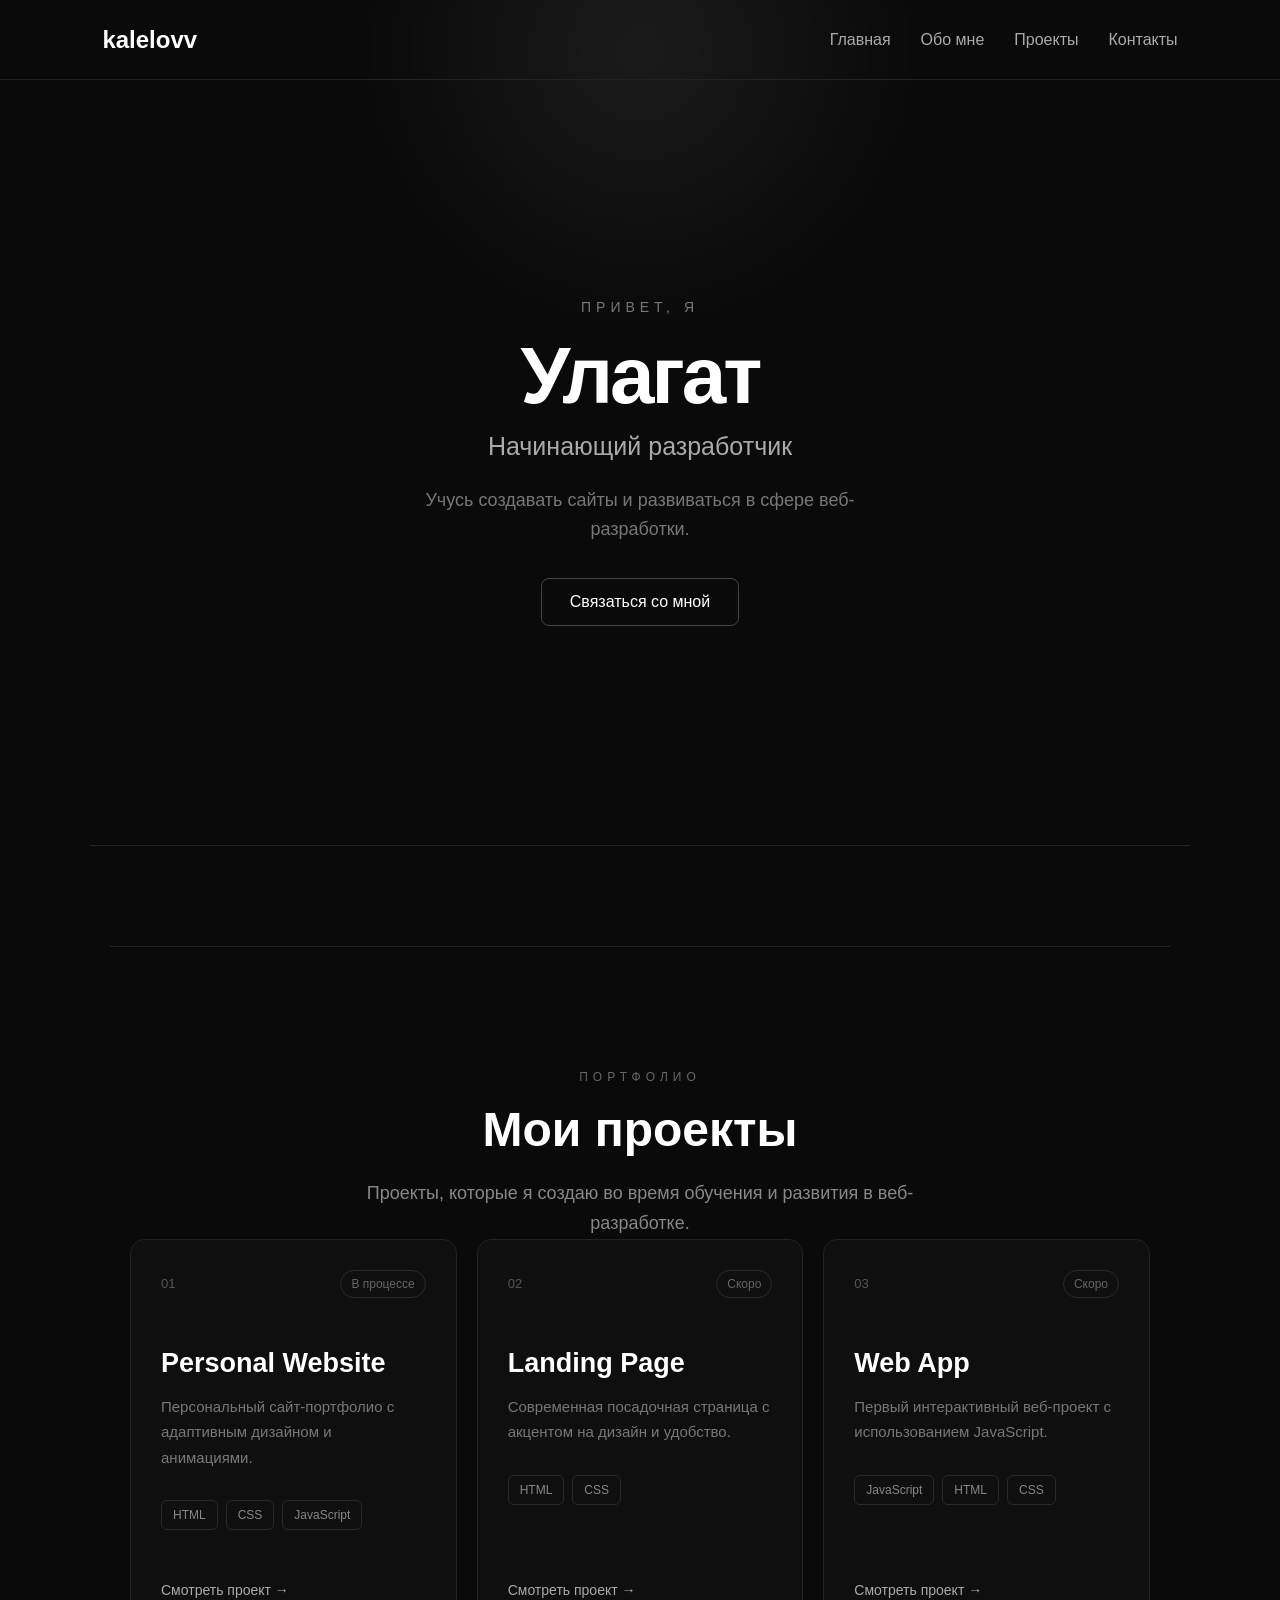
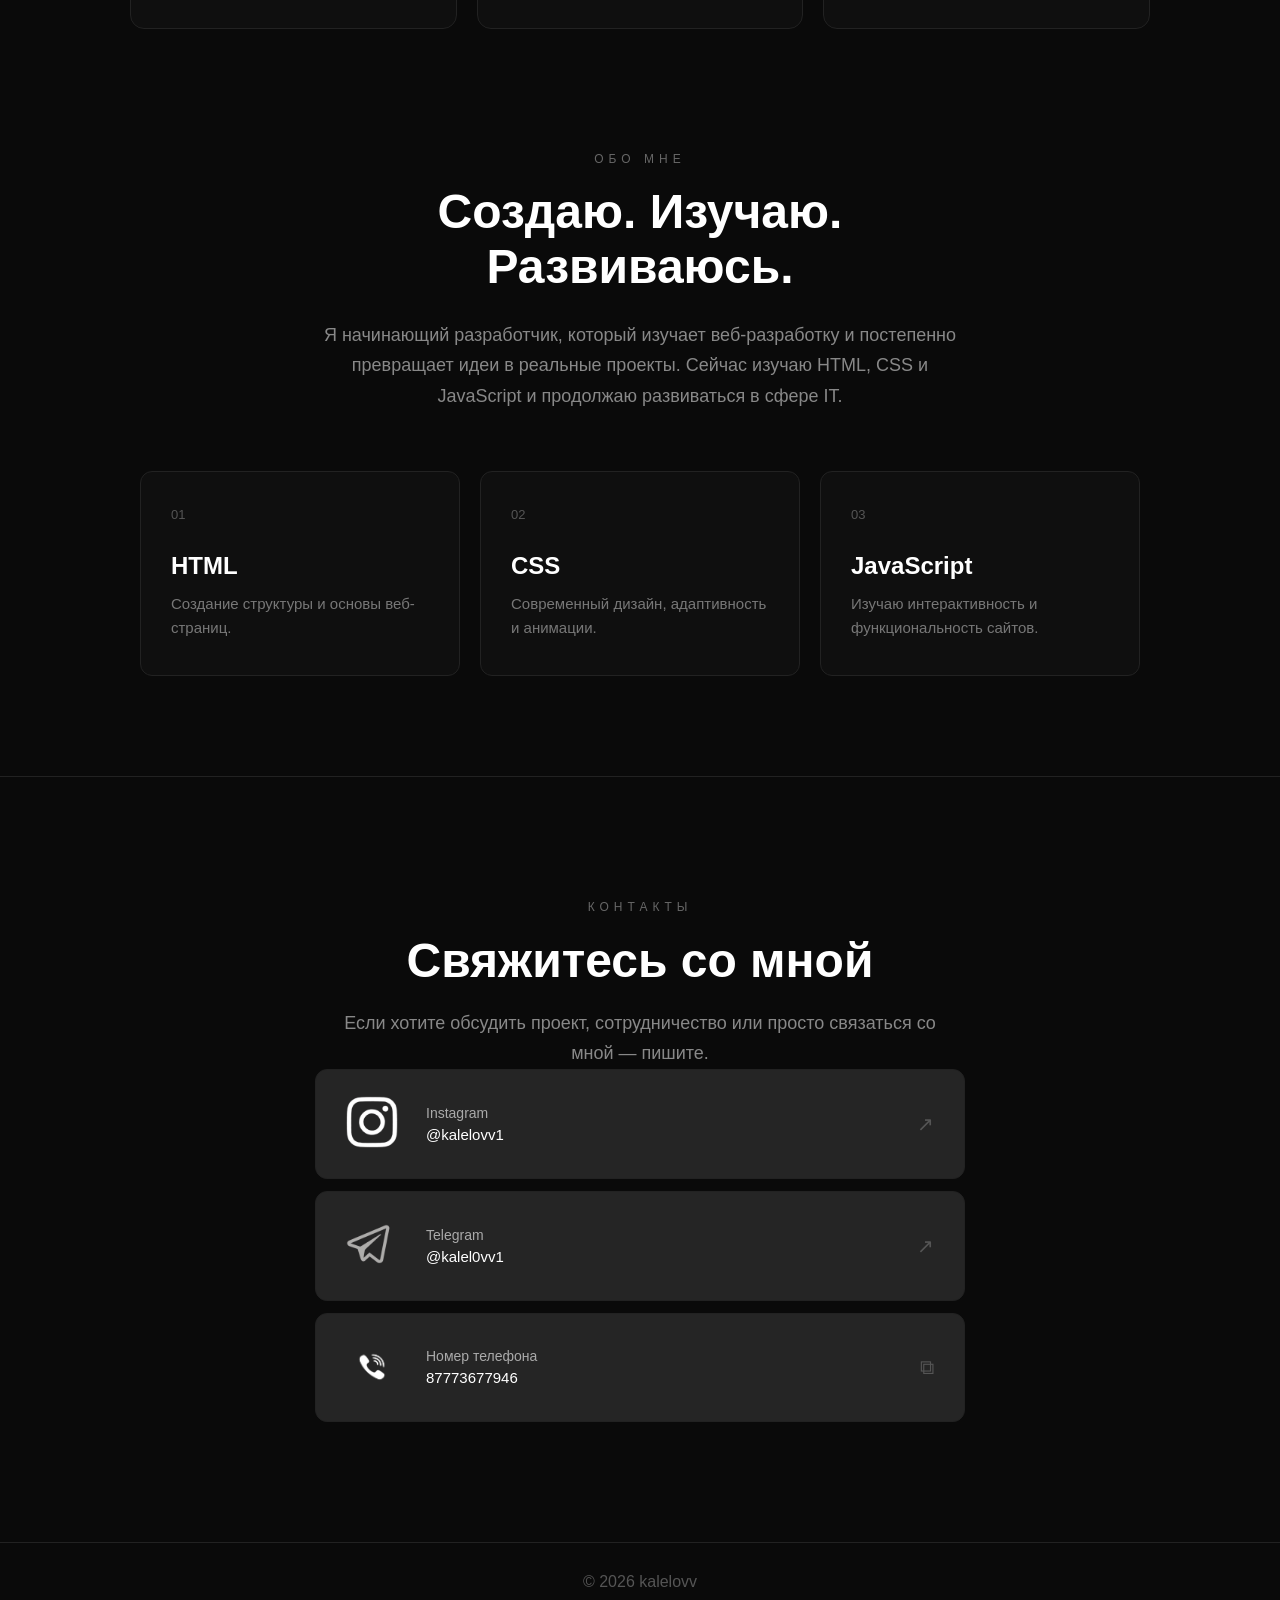
==== commit 056b6ae6: "tg" ====
--- a/index.html
+++ b/index.html
@@ -263,7 +263,7 @@
 
             <div>
                 <span class="contact-name">Telegram</span>
-                <span class="contact-value">@kalel0vv</span>
+                <span class="contact-value">@kalel0vv1</span>
             </div>
 
             <span class="contact-arrow">↗</span>
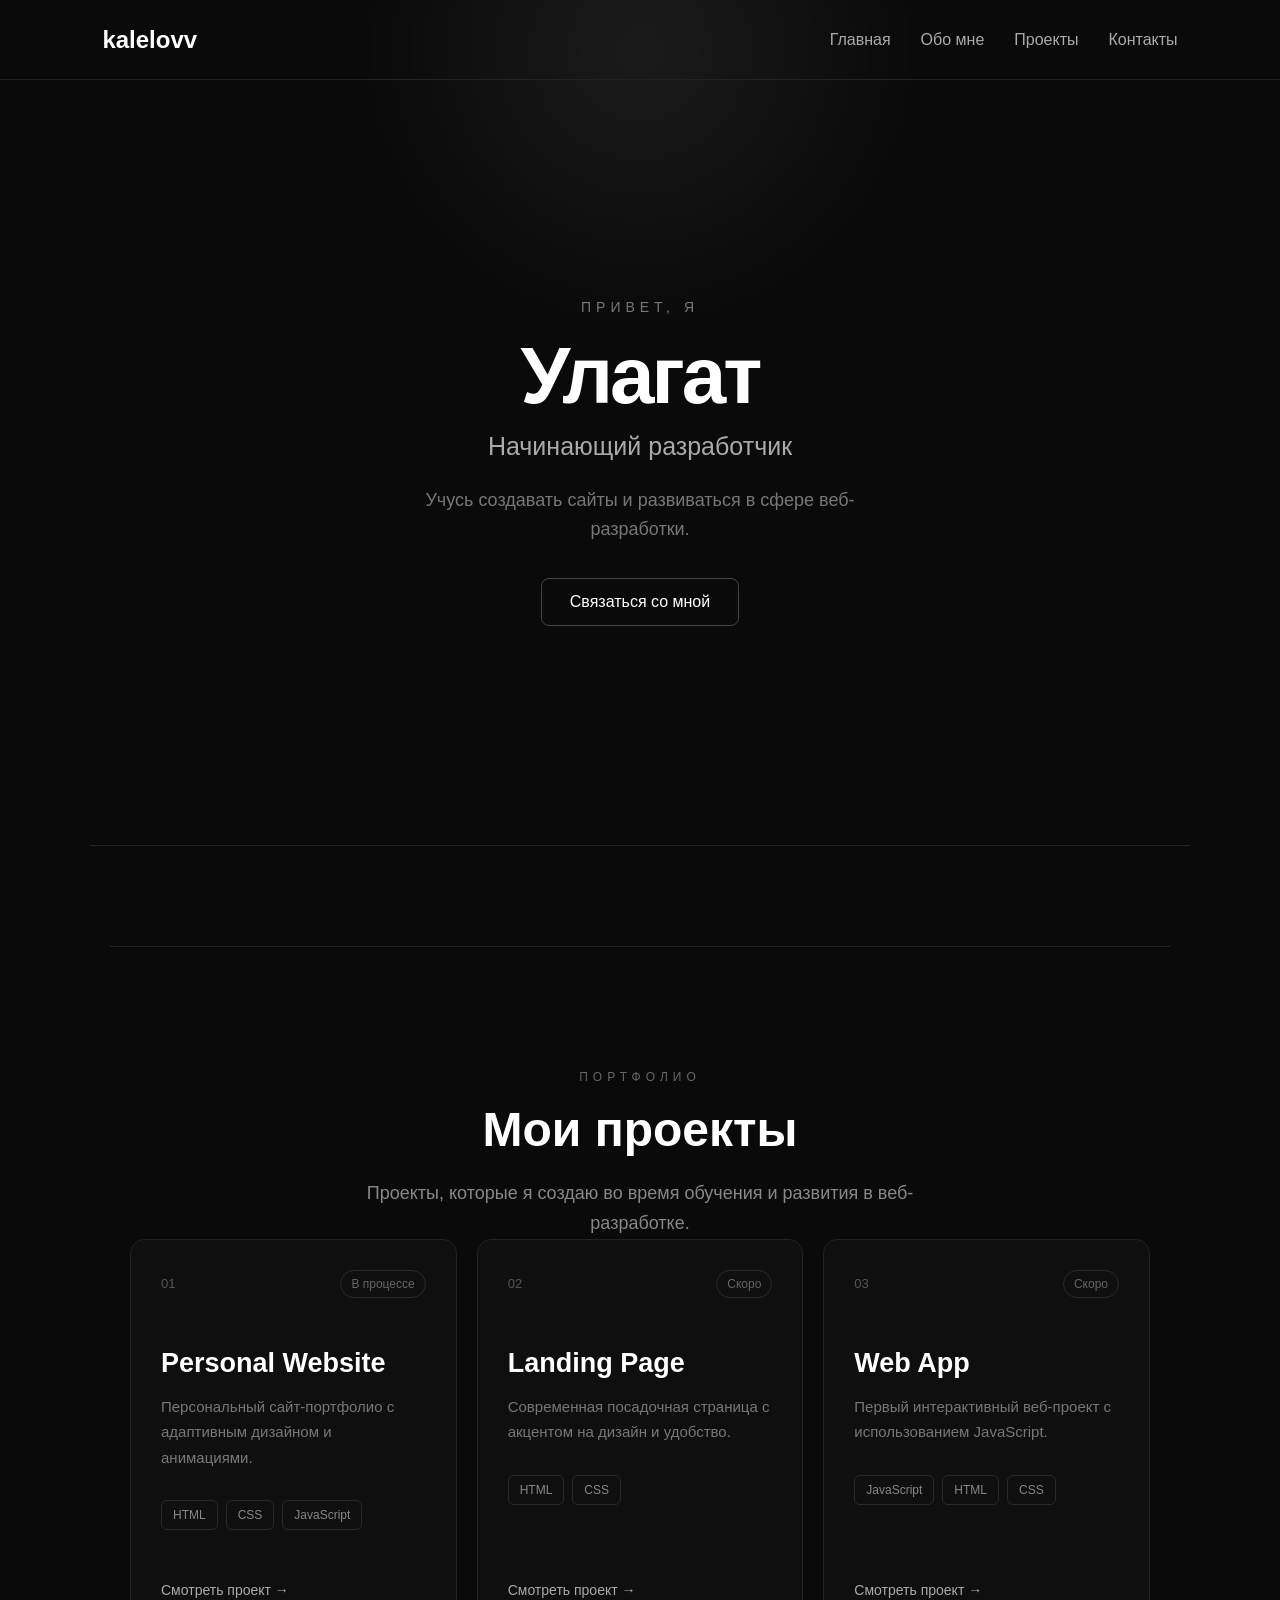
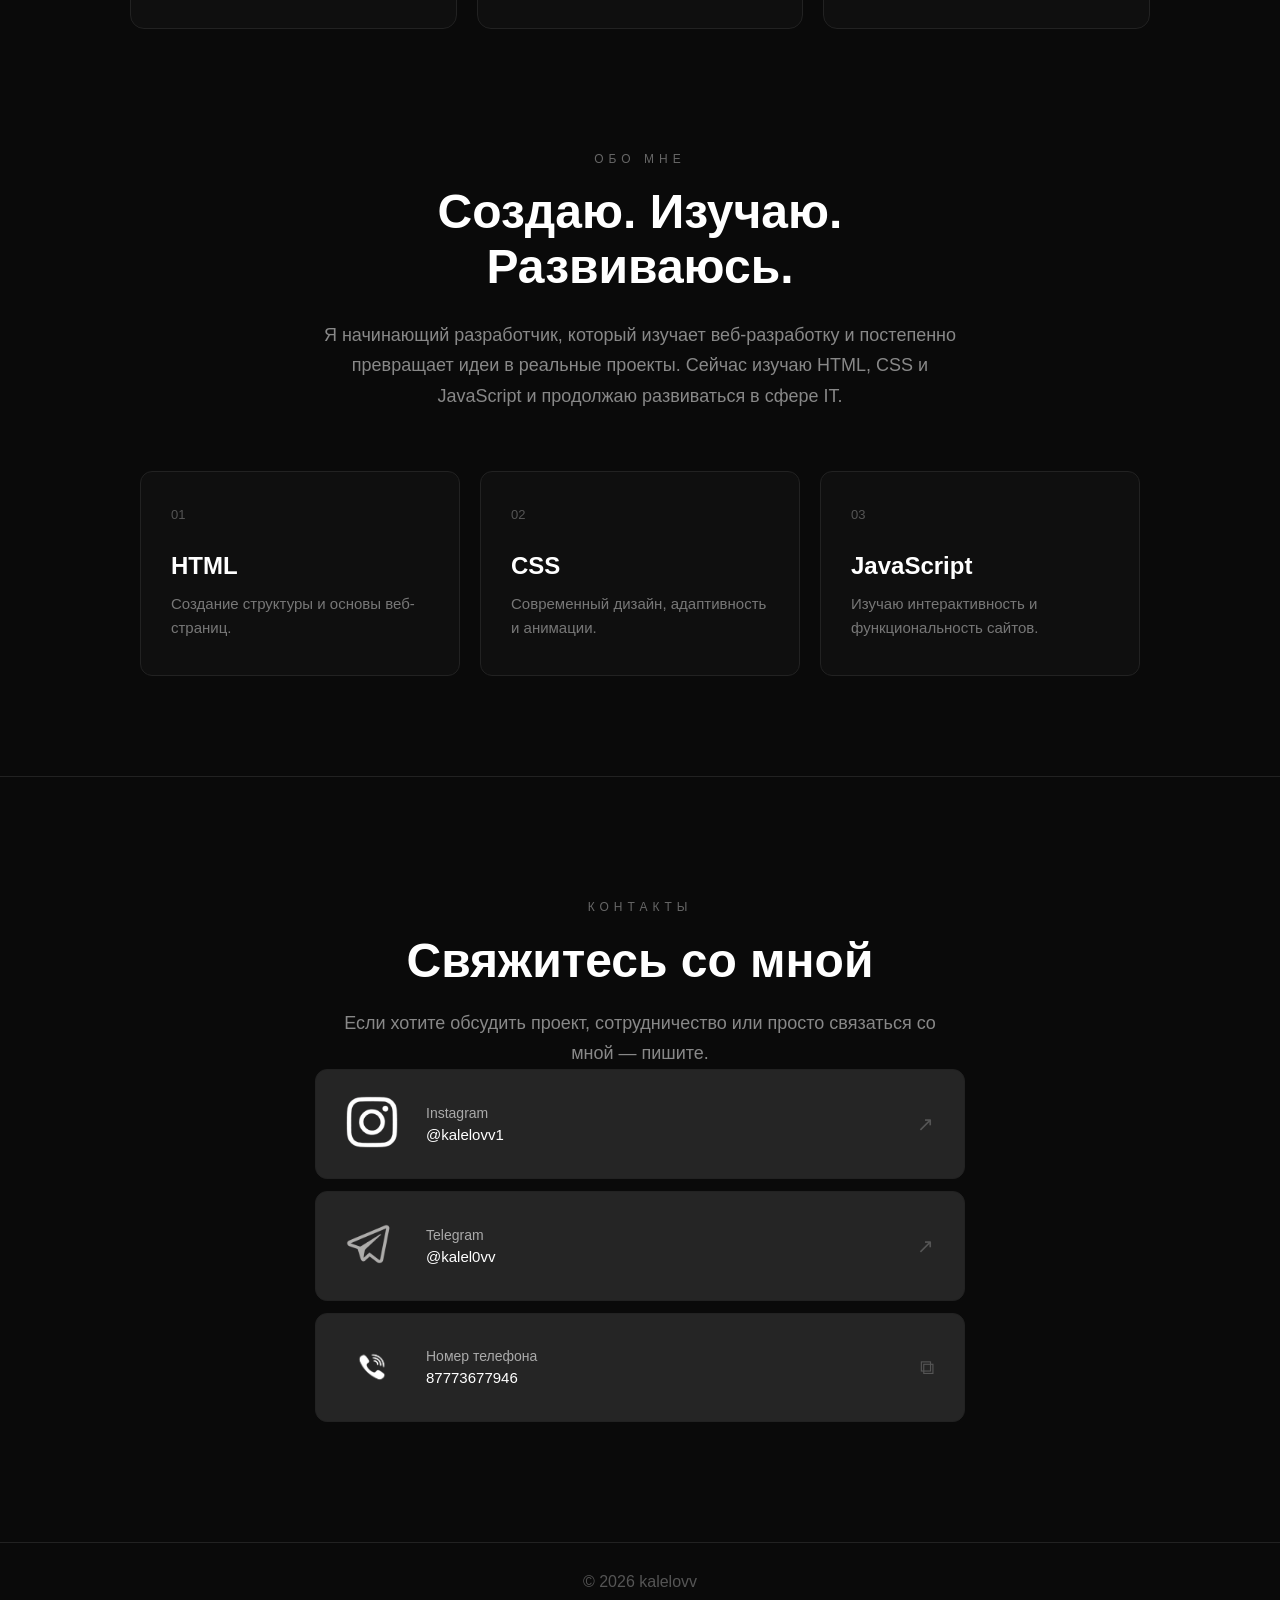
==== commit 6a987110: "Add files via upload" ====
--- a/index.html
+++ b/index.html
@@ -2,6 +2,17 @@
 <html lang="ru">
 
 <head>
+    <title>Kalelovv1 — Официальный сайт</title>
+
+<meta name="description" content="Официальный сайт Kalelovv1. Контакты, Instagram, Telegram и информация обо мне.">
+
+<meta name="keywords" content="Kalelovv1, Kalelov, Калелов, Алматы, Instagram, Telegram">
+
+<meta name="author" content="Kalelovv1">
+
+<meta name="robots" content="index, follow">
+
+<link rel="canonical" href="https://kalelovv1.github.io/">
     <meta charset="UTF-8">
     <meta name="viewport" content="width=device-width, initial-scale=1.0">
 
@@ -263,7 +274,7 @@
 
             <div>
                 <span class="contact-name">Telegram</span>
-                <span class="contact-value">@kalel0vv1</span>
+                <span class="contact-value">@kalel0vv</span>
             </div>
 
             <span class="contact-arrow">↗</span>
